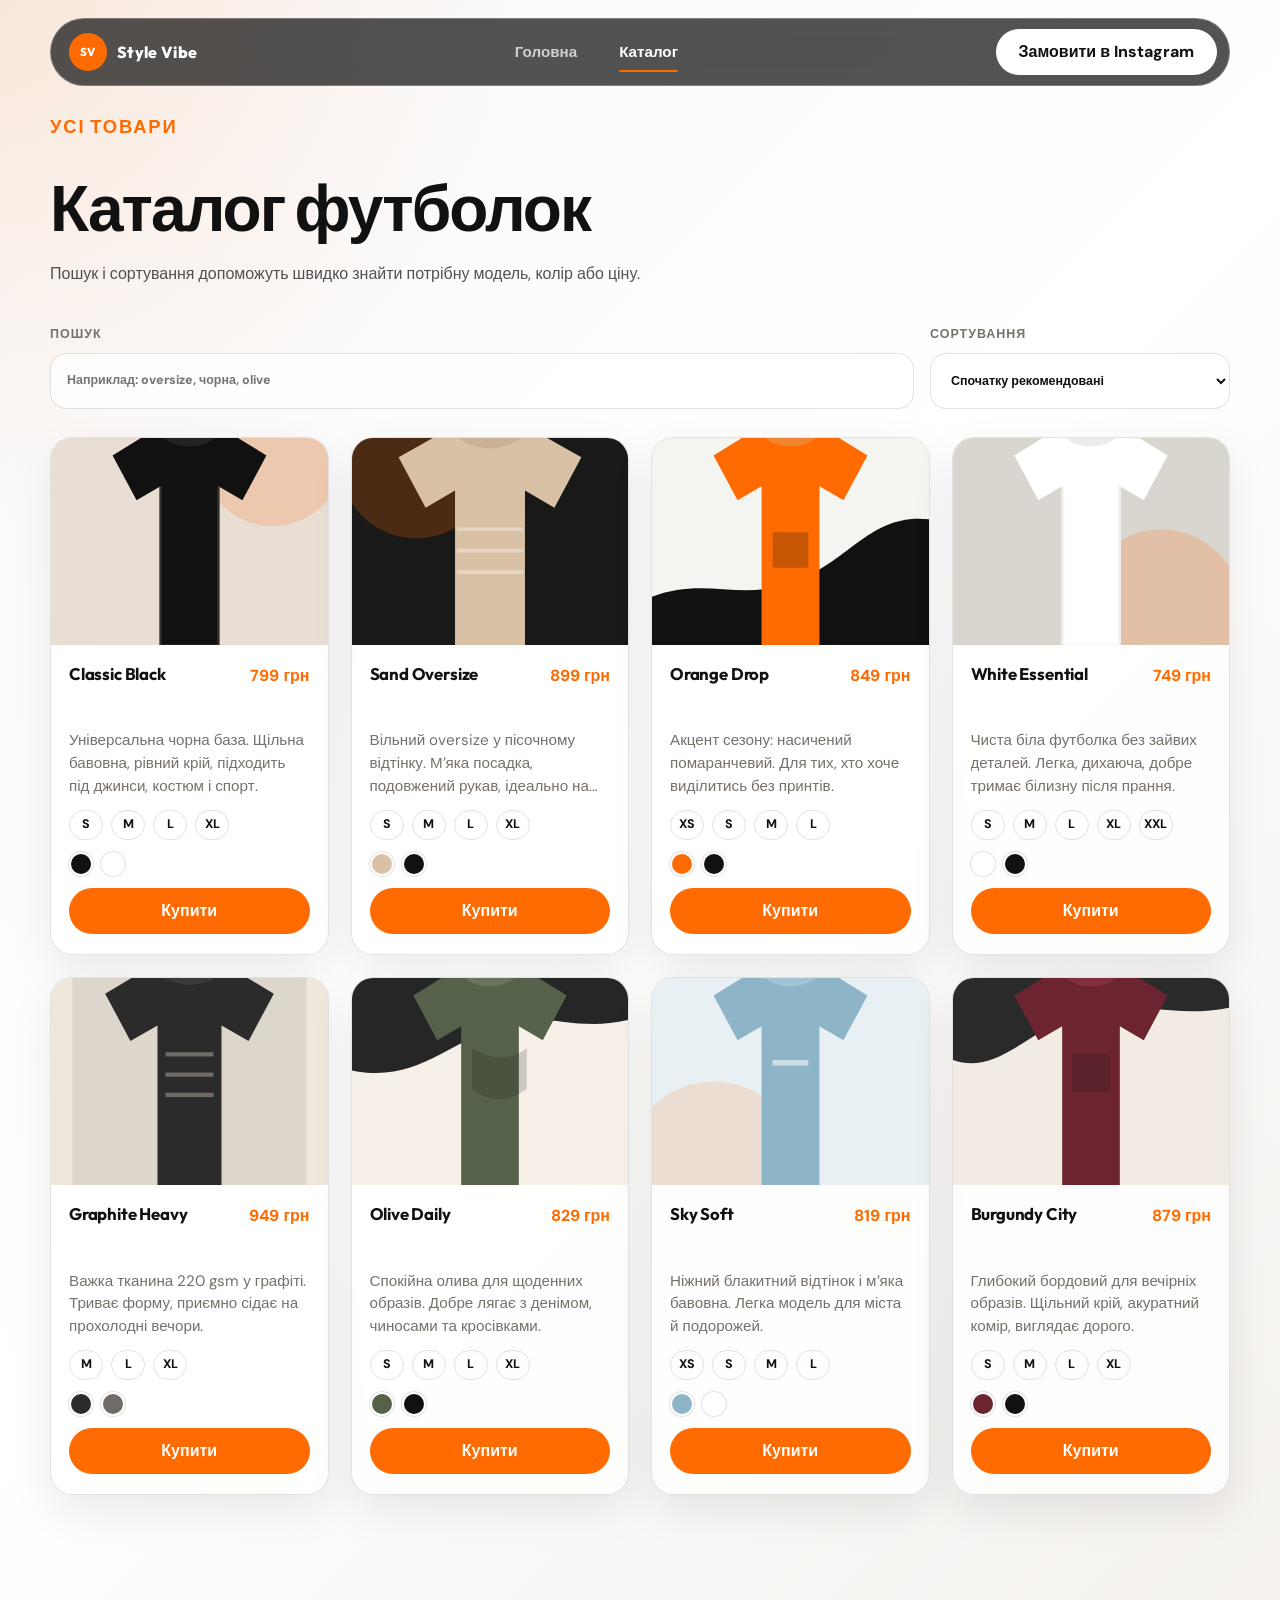
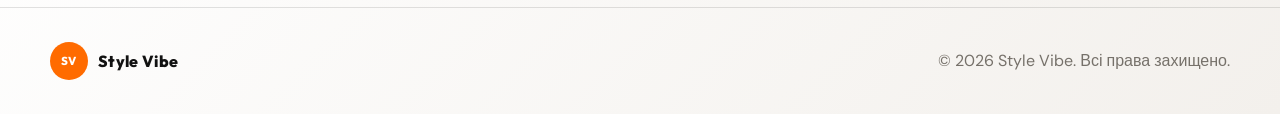
==== catalog.html @ 47d374fb "Split popular products onto home and full catalog page." ====
<!DOCTYPE html>
<html lang="uk">
  <head>
    <meta charset="UTF-8" />
    <meta name="viewport" content="width=device-width, initial-scale=1.0" />
    <meta
      name="description"
      content="Повний каталог Style Vibe: футболки з 100% бавовни, пошук, сортування та замовлення в Instagram."
    />
    <title>Каталог — Style Vibe</title>
    <link rel="preconnect" href="https://fonts.googleapis.com" />
    <link rel="preconnect" href="https://fonts.gstatic.com" crossorigin />
    <link
      href="https://fonts.googleapis.com/css2?family=DM+Sans:opsz,wght@9..40,400;9..40,500;9..40,700&family=Outfit:wght@500;600;700;800&display=swap"
      rel="stylesheet"
    />
    <link rel="stylesheet" href="css/reset.css" />
    <link rel="stylesheet" href="css/style.css" />
    <link rel="stylesheet" href="css/responsive.css" />
  </head>
  <body>
    <header class="site-header" data-header>
      <a class="brand" href="index.html#home" aria-label="Style Vibe — на головну">
        <span class="brand__mark">SV</span>
        <span class="brand__name">Style Vibe</span>
      </a>

      <button class="nav-toggle" type="button" aria-label="Відкрити меню" aria-expanded="false" data-nav-toggle>
        <span></span>
        <span></span>
      </button>

      <nav class="site-nav" data-nav aria-label="Основна навігація">
        <a class="nav-link" href="index.html#home" data-nav-group="home">Головна</a>
        <a class="nav-link" href="catalog.html" data-nav-group="catalog">Каталог</a>
      </nav>

      <a class="header-cta" href="https://ig.me/m/stylevibe.ua" target="_blank" rel="noreferrer">Замовити в Instagram</a>
    </header>

    <main>
      <section class="section catalog-section catalog-section--page" id="catalog" aria-labelledby="catalog-title">
        <div class="section__head" data-reveal>
          <p class="section__eyebrow">Усі товари</p>
          <h2 id="catalog-title">Каталог футболок</h2>
          <p>Пошук і сортування допоможуть швидко знайти потрібну модель, колір або ціну.</p>
        </div>

        <div class="catalog-toolbar" data-reveal>
          <label class="field">
            <span>Пошук</span>
            <input type="search" placeholder="Наприклад: oversize, чорна, olive" data-search-input />
          </label>

          <label class="field">
            <span>Сортування</span>
            <select data-sort-select>
              <option value="featured">Спочатку рекомендовані</option>
              <option value="price-asc">Ціна: від дешевших</option>
              <option value="price-desc">Ціна: від дорожчих</option>
              <option value="name-asc">Назва: А-Я</option>
            </select>
          </label>
        </div>

        <div class="catalog-grid" data-products-grid data-catalog-mode="all" aria-live="polite"></div>
        <p class="catalog-empty" data-empty-state hidden>Нічого не знайдено. Спробуйте інший запит.</p>
      </section>
    </main>

    <footer class="site-footer">
      <a class="brand brand--footer" href="index.html#home" aria-label="Style Vibe — на головну">
        <span class="brand__mark">SV</span>
        <span class="brand__name">Style Vibe</span>
      </a>
      <p>© 2026 Style Vibe. Всі права захищено.</p>
    </footer>

    <div class="modal" data-modal hidden>
      <div class="modal__backdrop" data-modal-close></div>
      <article class="modal__panel" role="dialog" aria-modal="true" aria-labelledby="modal-title">
        <button class="modal__close" type="button" aria-label="Закрити" data-modal-close>×</button>
        <div class="modal__image-wrap">
          <img src="" alt="" data-modal-image />
        </div>
        <div class="modal__content">
          <p class="section__eyebrow">Замовлення</p>
          <h2 id="modal-title" data-modal-title></h2>
          <p class="modal__price" data-modal-price></p>
          <p data-modal-description></p>
          <div class="modal__options">
            <div>
              <span>Розмір</span>
              <div class="option-row" data-modal-sizes></div>
            </div>
            <div>
              <span>Колір</span>
              <div class="color-row" data-modal-colors></div>
            </div>
          </div>
          <p class="modal__hint" data-modal-hint>
            Оберіть модель і напишіть нам в Instagram — відповімо щодо розміру й оплати.
          </p>
          <a
            class="button button--primary"
            href="https://ig.me/m/stylevibe.ua"
            target="_blank"
            rel="noreferrer"
            data-order-link
          >
            Написати в Instagram
          </a>
        </div>
      </article>
    </div>

    <script type="module" src="js/main.js"></script>
  </body>
</html>
---- css/style.css ----
:root {
  --color-primary: #111111;
  --color-secondary: #ffffff;
  --color-accent: #ff6b00;
  --color-bg: #f8f8f8;
  --color-muted: #76716a;
  --color-line: rgba(17, 17, 17, 0.12);
  --color-ink-soft: rgba(17, 17, 17, 0.72);
  --font-display: "Outfit", sans-serif;
  --font-body: "DM Sans", sans-serif;
  --container: min(1180px, calc(100vw - 40px));
  --radius: 22px;
  --shadow: 0 24px 70px rgba(17, 17, 17, 0.16);
  --transition: 220ms ease;
}

body {
  background:
    radial-gradient(circle at top left, rgba(255, 107, 0, 0.12), transparent 32rem),
    linear-gradient(135deg, #f8f8f8 0%, #ffffff 48%, #f3f0ec 100%);
  color: var(--color-primary);
  font-family: var(--font-body);
  line-height: 1.6;
}

body.modal-open {
  overflow: hidden;
}

::selection {
  background: var(--color-accent);
  color: var(--color-secondary);
}

.site-header {
  position: fixed;
  z-index: 20;
  top: 18px;
  left: 50%;
  display: grid;
  grid-template-columns: auto 1fr auto;
  align-items: center;
  width: var(--container);
  min-height: 68px;
  padding: 10px 12px 10px 18px;
  border: 1px solid rgba(255, 255, 255, 0.26);
  border-radius: 999px;
  background: rgba(17, 17, 17, 0.72);
  color: var(--color-secondary);
  transform: translateX(-50%);
  backdrop-filter: blur(18px);
  transition: background var(--transition), box-shadow var(--transition), transform var(--transition);
}

.site-header.is-scrolled {
  background: rgba(17, 17, 17, 0.88);
  box-shadow: 0 18px 50px rgba(17, 17, 17, 0.22);
}

.brand {
  display: inline-flex;
  align-items: center;
  gap: 10px;
  font-family: var(--font-display);
  font-weight: 800;
  letter-spacing: 0.08em;
}

.brand__mark {
  display: grid;
  width: 38px;
  height: 38px;
  place-items: center;
  border-radius: 50%;
  background: var(--color-accent);
  color: var(--color-secondary);
  font-size: 0.72rem;
  letter-spacing: 0.02em;
}

.brand__name {
  line-height: 1.3;
  letter-spacing: 0.02em;
  text-transform: none;
  padding-block: 2px;
}

.site-nav {
  display: flex;
  justify-content: center;
  gap: clamp(12px, 2vw, 22px);
  font-size: 0.95rem;
  font-weight: 700;
}

.nav-item {
  position: relative;
}

.nav-link {
  position: relative;
  display: inline-flex;
  align-items: center;
  min-height: 40px;
  border: 0;
  background: transparent;
  color: rgba(255, 255, 255, 0.72);
  cursor: pointer;
  font-weight: 800;
  padding: 6px 10px;
  transition: color var(--transition);
}

.nav-link::after {
  content: "";
  position: absolute;
  left: 10px;
  right: 10px;
  bottom: 0;
  height: 2px;
  border-radius: 999px;
  background: var(--color-accent);
  transform: scaleX(0);
  transform-origin: center;
  transition: transform 220ms ease;
}

.nav-link:hover,
.nav-link.is-active {
  color: var(--color-secondary);
}

.nav-link.is-active::after {
  transform: scaleX(1);
}

.nav-dropdown {
  position: absolute;
  top: calc(100% + 10px);
  left: 50%;
  display: grid;
  min-width: 180px;
  overflow: hidden;
  border: 1px solid rgba(255, 255, 255, 0.14);
  border-radius: 18px;
  background: rgba(17, 17, 17, 0.94);
  box-shadow: 0 18px 50px rgba(17, 17, 17, 0.22);
  opacity: 0;
  pointer-events: none;
  transform: translate(-50%, 8px);
  transition: opacity var(--transition), transform var(--transition);
  backdrop-filter: blur(16px);
}

.nav-item:hover .nav-dropdown,
.nav-item.is-open .nav-dropdown {
  opacity: 1;
  pointer-events: auto;
  transform: translate(-50%, 0);
}

.nav-dropdown a {
  padding: 12px 16px;
  color: rgba(255, 255, 255, 0.76);
  white-space: nowrap;
  transition: background var(--transition), color var(--transition);
}

.nav-dropdown a:hover,
.nav-dropdown a.is-active {
  background: rgba(255, 107, 0, 0.14);
  color: var(--color-secondary);
}

.contact-list a {
  transition: color var(--transition), opacity var(--transition);
}

.contact-list a:hover {
  color: var(--color-accent);
}

.header-cta,
.button {
  display: inline-flex;
  align-items: center;
  justify-content: center;
  min-height: 46px;
  padding: 0 22px;
  border-radius: 999px;
  border: 1px solid transparent;
  font-weight: 800;
  transition: transform var(--transition), background var(--transition), color var(--transition), border var(--transition);
}

.header-cta {
  background: var(--color-secondary);
  color: var(--color-primary);
}

.button--primary {
  background: var(--color-accent);
  color: var(--color-secondary);
}

.button--ghost {
  border-color: rgba(255, 255, 255, 0.42);
  background: transparent;
  color: var(--color-secondary);
}

.button--ghost:hover {
  border-color: var(--color-secondary);
  background: rgba(255, 255, 255, 0.1);
}

.header-cta:hover,
.button:hover {
  transform: translateY(-2px);
}

.hero__actions {
  display: flex;
  flex-wrap: wrap;
  gap: 12px;
}

.nav-toggle {
  display: none;
}

.hero {
  position: relative;
  display: grid;
  min-height: 100svh;
  place-items: end start;
  overflow: hidden;
  padding: 160px max(20px, calc((100vw - 1180px) / 2)) 84px;
  color: var(--color-secondary);
}

.hero__media {
  position: absolute;
  inset: 0;
  z-index: -2;
  background:
    linear-gradient(90deg, rgba(17, 17, 17, 0.88) 0%, rgba(17, 17, 17, 0.42) 48%, rgba(17, 17, 17, 0.14) 100%),
    linear-gradient(180deg, transparent 58%, rgba(17, 17, 17, 0.72) 100%),
    url("../images/hero/hero-tshirts.svg") center / cover no-repeat;
}

.hero__media::after {
  content: "";
  position: absolute;
  inset: 0;
  z-index: -1;
  background-image: linear-gradient(rgba(255, 255, 255, 0.05) 1px, transparent 1px), linear-gradient(90deg, rgba(255, 255, 255, 0.05) 1px, transparent 1px);
  background-size: 72px 72px;
  mask-image: linear-gradient(180deg, rgba(0, 0, 0, 0.82), transparent);
}

.hero__content {
  width: min(820px, 100%);
}

.hero__eyebrow,
.section__eyebrow {
  margin-bottom: 14px;
  color: var(--color-accent);
  font-family: var(--font-display);
  font-size: clamp(0.95rem, 1.6vw, 1.15rem);
  font-weight: 800;
  letter-spacing: 0.1em;
  text-transform: uppercase;
}

.hero__year {
  display: inline-block;
  letter-spacing: 0.06em;
  font-variant-numeric: lining-nums;
  font-feature-settings: "tnum" 0, "lnum" 1;
}

.hero h1 {
  margin-bottom: 18px;
  width: max-content;
  max-width: 100%;
  font-family: var(--font-display);
  font-size: clamp(3.6rem, 13vw, 10rem);
  font-weight: 800;
  letter-spacing: -0.02em;
  line-height: 0.95;
}

.hero__lead {
  width: min(620px, 100%);
  margin-bottom: 30px;
  color: rgba(255, 255, 255, 0.84);
  font-size: clamp(1.05rem, 2vw, 1.35rem);
}

.section {
  width: var(--container);
  margin-inline: auto;
  padding: 112px 0;
}

.section__head {
  display: grid;
  max-width: 760px;
  gap: 16px;
  margin-bottom: 38px;
}

.catalog-hero {
  width: var(--container);
  margin-inline: auto;
  padding: 150px 0 58px;
}

.catalog-hero h1 {
  max-width: 820px;
  font-family: var(--font-display);
  font-size: clamp(3.2rem, 9vw, 7.5rem);
  line-height: 0.98;
  letter-spacing: -0.04em;
}

.catalog-hero p:not(.section__eyebrow) {
  max-width: 640px;
  margin-top: 18px;
  color: var(--color-ink-soft);
  font-size: clamp(1.05rem, 2vw, 1.25rem);
}

.section h2 {
  font-family: var(--font-display);
  font-size: clamp(2.25rem, 5vw, 5rem);
  line-height: 1.15;
  letter-spacing: -0.03em;
}

.section__head p:not(.section__eyebrow),
.about-copy p,
.benefits p,
.modal__content p:not(.section__eyebrow) {
  color: var(--color-ink-soft);
}

.catalog-toolbar {
  display: grid;
  grid-template-columns: 1fr minmax(220px, 300px);
  gap: 16px;
  margin-bottom: 28px;
}

.field {
  display: grid;
  gap: 8px;
  color: var(--color-muted);
  font-size: 0.78rem;
  font-weight: 800;
  letter-spacing: 0.08em;
  text-transform: uppercase;
}

.field input,
.field select {
  width: 100%;
  min-height: 56px;
  border: 1px solid var(--color-line);
  border-radius: 16px;
  background: rgba(255, 255, 255, 0.72);
  color: var(--color-primary);
  outline: none;
  padding: 0 16px;
  text-transform: none;
  transition: border var(--transition), box-shadow var(--transition);
}

.field input:focus,
.field select:focus {
  border-color: rgba(255, 107, 0, 0.7);
  box-shadow: 0 0 0 4px rgba(255, 107, 0, 0.12);
}

.catalog-grid {
  display: grid;
  grid-template-columns: repeat(4, minmax(0, 1fr));
  gap: 22px;
  align-items: stretch;
}

.product-card {
  display: flex;
  flex-direction: column;
  height: 100%;
  overflow: hidden;
  border: 1px solid var(--color-line);
  border-radius: var(--radius);
  background: rgba(255, 255, 255, 0.78);
  box-shadow: 0 16px 44px rgba(17, 17, 17, 0.08);
  transition: transform var(--transition), box-shadow var(--transition), border var(--transition);
}

.product-card:hover {
  border-color: rgba(255, 107, 0, 0.44);
  box-shadow: var(--shadow);
  transform: translateY(-6px);
}

.product-card__image {
  position: relative;
  flex-shrink: 0;
  width: 100%;
  aspect-ratio: 4 / 3;
  overflow: hidden;
  background: #eee7df;
}

.product-card__image img {
  position: absolute;
  inset: 0;
  display: block;
  width: 100%;
  height: 100%;
  object-fit: cover;
  object-position: center;
  transition: transform 500ms ease;
}

.product-card:hover img {
  transform: scale(1.05);
}

.product-card__body {
  display: flex;
  flex: 1 1 auto;
  flex-direction: column;
  gap: 12px;
  padding: 18px 18px 20px;
}

.product-card__top {
  display: flex;
  flex-shrink: 0;
  justify-content: space-between;
  align-items: flex-start;
  gap: 12px;
  height: 3.4em;
}

.product-card h3 {
  flex: 1;
  min-width: 0;
  display: -webkit-box;
  -webkit-box-orient: vertical;
  -webkit-line-clamp: 2;
  line-clamp: 2;
  overflow: hidden;
  font-family: var(--font-display);
  font-size: 1.05rem;
  line-height: 1.35;
  letter-spacing: -0.01em;
  overflow-wrap: anywhere;
}

.price {
  flex-shrink: 0;
  padding-top: 2px;
  color: var(--color-accent);
  font-weight: 800;
  line-height: 1.35;
  white-space: nowrap;
}

.product-card__desc {
  display: -webkit-box;
  -webkit-box-orient: vertical;
  -webkit-line-clamp: 3;
  line-clamp: 3;
  flex-shrink: 0;
  height: calc(1.5em * 3);
  margin: 0;
  overflow: hidden;
  color: var(--color-muted);
  font-size: 0.95rem;
  line-height: 1.5;
}

.product-card .meta-row {
  flex-shrink: 0;
  min-height: 30px;
}

.product-card .color-row {
  flex-shrink: 0;
  min-height: 24px;
}

.meta-row,
.option-row,
.color-row {
  display: flex;
  flex-wrap: wrap;
  gap: 8px;
}

.size-chip,
.color-chip {
  display: inline-grid;
  place-items: center;
}

.size-chip {
  min-width: 34px;
  height: 30px;
  border: 1px solid var(--color-line);
  border-radius: 999px;
  font-size: 0.78rem;
  font-weight: 800;
}

.color-chip {
  width: 24px;
  height: 24px;
  border: 2px solid var(--color-secondary);
  border-radius: 50%;
  box-shadow: 0 0 0 1px var(--color-line);
}

.product-card .button {
  width: 100%;
  margin-top: auto;
  cursor: pointer;
}

.catalog-empty {
  margin-top: 26px;
  color: var(--color-muted);
  font-weight: 700;
}

.catalog-actions {
  display: flex;
  justify-content: center;
  margin-top: 34px;
}

.about-section {
  width: 100%;
  padding-inline: max(20px, calc((100vw - 1180px) / 2));
  background: var(--color-primary);
  color: var(--color-secondary);
}

.about-layout {
  display: grid;
  grid-template-columns: 0.9fr 1.1fr;
  gap: clamp(34px, 7vw, 96px);
  align-items: start;
}

.about-copy {
  position: sticky;
  top: 118px;
  display: grid;
  gap: 18px;
}

.about-copy p,
.benefits p {
  color: rgba(255, 255, 255, 0.68);
}

.benefits {
  display: grid;
  gap: 18px;
}

.benefits article {
  display: grid;
  gap: 10px;
  padding: 26px 0;
  border-top: 1px solid rgba(255, 255, 255, 0.18);
}

.benefits span {
  color: var(--color-accent);
  font-family: var(--font-body);
  font-size: 1rem;
  font-weight: 700;
  letter-spacing: 0.08em;
  font-variant-numeric: lining-nums;
  font-feature-settings: "tnum" 0;
}

.benefits h3 {
  font-family: var(--font-display);
  font-size: clamp(1.5rem, 3vw, 2.5rem);
  line-height: 1.1;
  letter-spacing: -0.02em;
}

.contacts-section {
  scroll-margin-top: 100px;
  overflow: visible;
}

.contacts-panel {
  display: flex;
  flex-direction: column;
  align-items: flex-start;
  gap: 28px;
  width: 100%;
  max-width: 760px;
  padding: clamp(40px, 6vw, 64px);
  border: 1px solid var(--color-line);
  border-radius: var(--radius);
  background: rgba(255, 255, 255, 0.9);
  box-shadow: 0 16px 44px rgba(17, 17, 17, 0.06);
  overflow: visible;
}

.contacts-panel h2 {
  display: block;
  order: 0;
  margin: 8px 0 0;
  max-width: 100%;
  min-height: 0;
  padding-block: 8px;
  font-size: clamp(1.5rem, 3.2vw, 2.2rem);
  line-height: 1.35;
  letter-spacing: -0.02em;
  overflow: visible;
  overflow-wrap: break-word;
  color: var(--color-ink-soft);
  font-weight: 700;
}

.contacts-panel__handle {
  display: inline-block;
  max-width: 100%;
  margin: 0;
  padding-block: 10px;
  font-family: var(--font-display);
  font-size: clamp(2rem, 5vw, 3.4rem);
  font-weight: 800;
  letter-spacing: -0.015em;
  line-height: 1.35;
  overflow: visible;
  transition: color var(--transition);
}

.contacts-panel__handle:hover {
  color: var(--color-accent);
}

.contacts-panel__text {
  margin: 0;
  max-width: 38rem;
  padding-block: 4px;
  color: var(--color-ink-soft);
  line-height: 1.65;
}

.contacts-panel .button {
  margin-top: 4px;
  flex-shrink: 0;
}

.site-footer {
  display: flex;
  flex-wrap: wrap;
  align-items: center;
  justify-content: space-between;
  gap: 16px 24px;
  padding: 34px max(20px, calc((100vw - 1180px) / 2));
  border-top: 1px solid var(--color-line);
  color: var(--color-muted);
}

.brand--footer {
  color: var(--color-primary);
}

.modal {
  position: fixed;
  inset: 0;
  z-index: 50;
  display: grid;
  place-items: center;
  padding: 20px;
}

.modal[hidden] {
  display: none;
}

.modal__backdrop {
  position: absolute;
  inset: 0;
  background: rgba(17, 17, 17, 0.72);
  backdrop-filter: blur(12px);
}

.modal__panel {
  position: relative;
  display: grid;
  grid-template-columns: minmax(260px, 0.9fr) minmax(280px, 1fr);
  width: min(920px, 100%);
  overflow: hidden;
  border-radius: 28px;
  background: var(--color-secondary);
  box-shadow: var(--shadow);
  animation: modal-in 220ms ease both;
}

.modal__close {
  position: absolute;
  z-index: 2;
  top: 14px;
  right: 14px;
  display: grid;
  width: 42px;
  height: 42px;
  place-items: center;
  border: 0;
  border-radius: 50%;
  background: rgba(17, 17, 17, 0.82);
  color: var(--color-secondary);
  cursor: pointer;
  font-size: 1.8rem;
  line-height: 1;
}

.modal__image-wrap {
  min-height: 460px;
  background: #eee7df;
}

.modal__image-wrap img {
  width: 100%;
  height: 100%;
  object-fit: cover;
}

.modal__content {
  display: grid;
  align-content: center;
  gap: 18px;
  padding: clamp(26px, 5vw, 52px);
}

.modal__content h2 {
  font-family: var(--font-display);
  font-size: clamp(2rem, 5vw, 4rem);
  line-height: 0.95;
  letter-spacing: -0.06em;
}

.modal__price {
  color: var(--color-accent) !important;
  font-size: 1.5rem;
  font-weight: 800;
}

.modal__hint {
  margin: 0;
  padding: 14px 16px;
  border-radius: 14px;
  background: rgba(255, 107, 0, 0.08);
  color: var(--color-ink-soft) !important;
  font-size: 0.95rem;
  font-weight: 500;
}

.modal__options {
  display: grid;
  gap: 14px;
  margin: 8px 0;
}

.modal__options span {
  display: inline-block;
  margin-bottom: 8px;
  color: var(--color-muted);
  font-size: 0.78rem;
  font-weight: 800;
  letter-spacing: 0.1em;
  text-transform: uppercase;
}

[data-reveal] {
  opacity: 0;
  transform: translateY(16px);
  transition: opacity 600ms ease, transform 600ms ease;
  transition-delay: var(--reveal-delay, 0ms);
}

[data-reveal].is-visible {
  opacity: 1;
  transform: none;
}

[data-reveal="hero"] {
  transform: translateY(14px) scale(0.98);
}

[data-reveal="hero"].is-visible {
  transform: translateY(0) scale(1);
}

[data-reveal="product"] {
  opacity: 0;
  transform: translateY(28px) scale(0.96);
  transition:
    opacity 650ms cubic-bezier(0.22, 1, 0.36, 1),
    transform 650ms cubic-bezier(0.22, 1, 0.36, 1);
  transition-delay: var(--reveal-delay, 0ms);
}

[data-reveal="product"].is-visible {
  opacity: 1;
  transform: translateY(0) scale(1);
}

@keyframes modal-in {
  from {
    opacity: 0;
    transform: translateY(16px) scale(0.98);
  }

  to {
    opacity: 1;
    transform: translateY(0) scale(1);
  }
}
---- css/responsive.css ----
@media (max-width: 1199px) {
  .catalog-grid {
    grid-template-columns: repeat(2, minmax(0, 1fr));
  }

  .site-header {
    grid-template-columns: auto auto;
    justify-content: space-between;
  }

  .header-cta {
    display: none;
  }
}

@media (max-width: 860px) {
  :root {
    --container: min(100% - 28px, 760px);
  }

  .site-header {
    top: 12px;
    min-height: 62px;
    padding: 10px 12px;
    border-radius: 24px;
  }

  .nav-toggle {
    display: grid;
    width: 42px;
    height: 42px;
    place-items: center;
    border: 0;
    border-radius: 50%;
    background: rgba(255, 255, 255, 0.12);
    cursor: pointer;
  }

  .nav-toggle span {
    display: block;
    width: 18px;
    height: 2px;
    background: var(--color-secondary);
    transition: transform var(--transition);
  }

  .nav-toggle[aria-expanded="true"] span:first-child {
    transform: translateY(5px) rotate(45deg);
  }

  .nav-toggle[aria-expanded="true"] span:last-child {
    transform: translateY(-5px) rotate(-45deg);
  }

  .site-nav {
    position: absolute;
    top: calc(100% + 10px);
    right: 0;
    left: 0;
    display: grid;
    gap: 0;
    overflow: hidden;
    border-radius: 22px;
    background: rgba(17, 17, 17, 0.94);
    box-shadow: var(--shadow);
    max-height: 0;
    opacity: 0;
    transition: max-height var(--transition), opacity var(--transition);
  }

  .site-nav.is-open {
    max-height: 140px;
    opacity: 1;
  }

  .nav-link {
    width: 100%;
    justify-content: flex-start;
    min-height: 52px;
    padding: 0 20px;
    border-top: 1px solid rgba(255, 255, 255, 0.1);
  }

  .nav-link::after {
    display: none;
  }

  .nav-link.is-active {
    background: rgba(255, 107, 0, 0.16);
    color: var(--color-secondary);
  }

  .hero {
    min-height: 92svh;
    padding-top: 130px;
    padding-bottom: 58px;
  }

  .hero__media {
    background:
      linear-gradient(180deg, rgba(17, 17, 17, 0.78) 0%, rgba(17, 17, 17, 0.38) 44%, rgba(17, 17, 17, 0.86) 100%),
      url("../images/hero/hero-tshirts.svg") center / cover no-repeat;
  }

  .section {
    padding: 78px 0;
  }

  .catalog-toolbar,
  .about-layout,
  .modal__panel {
    grid-template-columns: 1fr;
  }

  .about-copy {
    position: static;
  }

  .site-footer {
    justify-content: flex-start;
  }

  .modal__panel {
    max-height: calc(100svh - 34px);
    overflow-y: auto;
  }

  .modal__image-wrap {
    min-height: 300px;
  }
}

@media (max-width: 640px) {
  .catalog-grid {
    grid-template-columns: 1fr;
  }

  .brand__name {
    font-size: 0.95rem;
  }

  .hero h1 {
    font-size: clamp(3.2rem, 12vw, 5.2rem);
    letter-spacing: -0.015em;
  }

  .section h2 {
    font-size: clamp(2rem, 13vw, 3.6rem);
  }

  .contacts-panel {
    width: 100%;
    padding: 36px 24px;
    gap: 24px;
  }

  .contacts-panel h2 {
    min-height: 0;
    font-size: clamp(1.7rem, 7vw, 2.3rem);
    line-height: 1.35;
  }

  .contacts-panel__handle {
    font-size: clamp(1.5rem, 7vw, 2rem);
    padding-block: 8px;
  }

  .site-footer {
    gap: 14px;
  }

  .product-card__image {
    aspect-ratio: 16 / 11;
  }
}
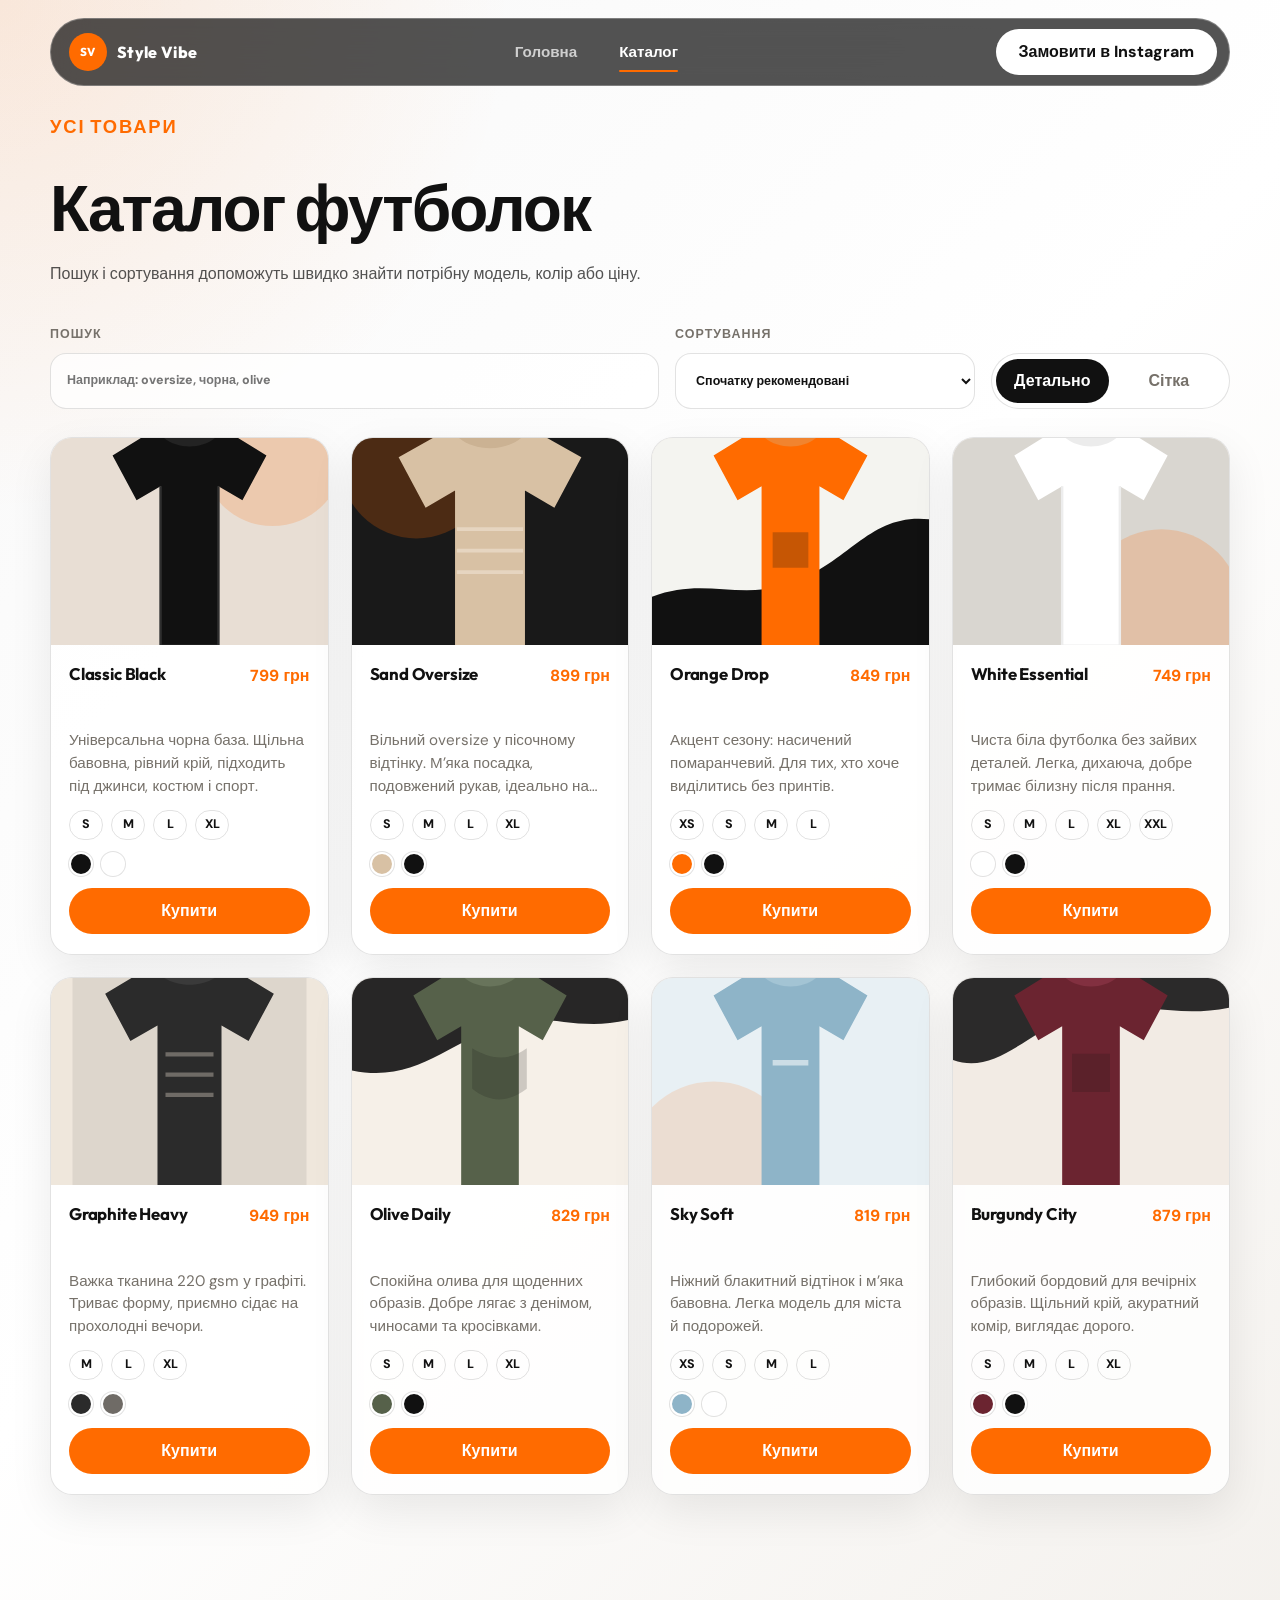
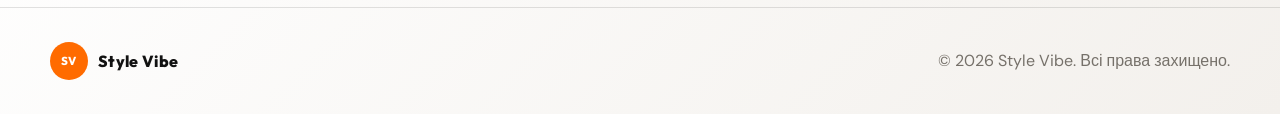
==== commit c97e7e4e: "Add compact catalog grid toggle and fix popular mobile scroll." ====
--- a/catalog.html
+++ b/catalog.html
@@ -61,6 +61,15 @@
               <option value="name-asc">Назва: А-Я</option>
             </select>
           </label>
+
+          <div class="view-toggle" data-view-toggle role="group" aria-label="Відображення каталогу">
+            <button class="view-toggle__btn is-active" type="button" data-view="comfortable" aria-pressed="true">
+              Детально
+            </button>
+            <button class="view-toggle__btn" type="button" data-view="compact" aria-pressed="false">
+              Сітка
+            </button>
+          </div>
         </div>
 
         <div class="catalog-grid" data-products-grid data-catalog-mode="all" aria-live="polite"></div>
--- a/css/style.css
+++ b/css/style.css
@@ -349,9 +349,91 @@
 
 .catalog-toolbar {
   display: grid;
-  grid-template-columns: 1fr minmax(220px, 300px);
+  grid-template-columns: 1fr minmax(220px, 300px) auto;
   gap: 16px;
+  align-items: end;
   margin-bottom: 28px;
+}
+
+.view-toggle {
+  display: inline-grid;
+  grid-template-columns: 1fr 1fr;
+  gap: 4px;
+  padding: 4px;
+  border: 1px solid var(--color-line);
+  border-radius: 999px;
+  background: rgba(255, 255, 255, 0.72);
+  min-height: 56px;
+  align-items: center;
+}
+
+.view-toggle__btn {
+  min-height: 44px;
+  padding: 0 18px;
+  border: 0;
+  border-radius: 999px;
+  background: transparent;
+  color: var(--color-muted);
+  cursor: pointer;
+  font-weight: 800;
+  transition: background var(--transition), color var(--transition);
+}
+
+.view-toggle__btn.is-active {
+  background: var(--color-primary);
+  color: var(--color-secondary);
+}
+
+.catalog-grid.is-compact {
+  grid-template-columns: repeat(4, minmax(0, 1fr));
+  gap: 12px;
+}
+
+.catalog-grid.is-compact .product-card {
+  border-radius: 16px;
+  box-shadow: 0 8px 24px rgba(17, 17, 17, 0.06);
+}
+
+.catalog-grid.is-compact .product-card:hover {
+  transform: translateY(-3px);
+}
+
+.catalog-grid.is-compact .product-card__image {
+  aspect-ratio: 1 / 1;
+}
+
+.catalog-grid.is-compact .product-card__body {
+  gap: 8px;
+  padding: 10px 12px 12px;
+}
+
+.catalog-grid.is-compact .product-card__top {
+  height: auto;
+  min-height: 0;
+  align-items: baseline;
+}
+
+.catalog-grid.is-compact .product-card h3 {
+  font-size: 0.92rem;
+  line-height: 1.25;
+  -webkit-line-clamp: 1;
+  line-clamp: 1;
+}
+
+.catalog-grid.is-compact .price {
+  font-size: 0.9rem;
+}
+
+.catalog-grid.is-compact .product-card__desc,
+.catalog-grid.is-compact .meta-row,
+.catalog-grid.is-compact .color-row {
+  display: none;
+}
+
+.catalog-grid.is-compact .product-card .button {
+  min-height: 38px;
+  padding: 0 12px;
+  font-size: 0.82rem;
 }
 
 .field {
@@ -549,9 +631,10 @@
 
 .about-section {
   width: 100%;
-  padding-inline: max(20px, calc((100vw - 1180px) / 2));
+  padding: 112px max(24px, calc((100vw - 1180px) / 2));
   background: var(--color-primary);
   color: var(--color-secondary);
+  box-sizing: border-box;
 }
 
 .about-layout {
--- a/css/responsive.css
+++ b/css/responsive.css
@@ -106,12 +106,29 @@
     padding: 78px 0;
   }
 
+  .about-section {
+    padding: 78px 24px;
+  }
+
+  .contacts-section {
+    padding-inline: 8px;
+  }
+
   .catalog-toolbar,
   .about-layout,
   .modal__panel {
     grid-template-columns: 1fr;
   }
 
+  .view-toggle {
+    width: 100%;
+  }
+
+  .catalog-grid.is-compact {
+    grid-template-columns: repeat(3, minmax(0, 1fr));
+    gap: 10px;
+  }
+
   .about-copy {
     position: static;
   }
@@ -130,11 +147,109 @@
   }
 }
 
+@media (max-width: 860px) {
+  #popular .catalog-grid {
+    display: grid;
+    grid-auto-flow: column;
+    grid-auto-columns: min(72vw, 240px);
+    grid-template-columns: none;
+    gap: 14px;
+    overflow-x: auto;
+    overflow-y: hidden;
+    padding: 2px 2px 10px;
+    overscroll-behavior-x: contain;
+    overscroll-behavior-y: auto;
+    touch-action: pan-x pan-y;
+    -webkit-overflow-scrolling: touch;
+    scrollbar-width: thin;
+  }
+
+  #popular .product-card {
+    scroll-snap-align: none;
+    transform: none;
+  }
+
+  #popular .product-card:hover {
+    transform: none;
+  }
+
+  #popular .product-card[data-reveal="product"] {
+    filter: none;
+    transform: none;
+  }
+
+  #popular .product-card[data-reveal="product"].is-visible {
+    transform: none;
+  }
+
+  #popular .product-card:hover img {
+    transform: none;
+  }
+
+  #popular .product-card__image {
+    padding: 0;
+    aspect-ratio: 16 / 10;
+    overflow: hidden;
+  }
+
+  #popular .product-card__image img {
+    position: absolute;
+    inset: 0;
+    width: 100%;
+    height: 100%;
+    max-height: none;
+    aspect-ratio: auto;
+    object-fit: cover;
+    object-position: center;
+    border-radius: 0;
+  }
+
+  #popular .product-card__body {
+    gap: 8px;
+    padding: 12px;
+  }
+
+  #popular .product-card__top {
+    height: auto;
+    min-height: 2.4em;
+  }
+
+  #popular .product-card h3 {
+    font-size: 0.95rem;
+  }
+
+  #popular .product-card__desc {
+    -webkit-line-clamp: 2;
+    line-clamp: 2;
+    height: calc(1.4em * 2);
+    font-size: 0.86rem;
+    line-height: 1.4;
+  }
+
+  #popular .product-card .meta-row {
+    display: none;
+  }
+
+  #popular .product-card .button {
+    min-height: 42px;
+  }
+}
+
 @media (max-width: 640px) {
   .catalog-grid {
     grid-template-columns: 1fr;
   }
 
+  .catalog-grid.is-compact {
+    grid-template-columns: repeat(2, minmax(0, 1fr));
+    gap: 8px;
+  }
+
+  .catalog-grid.is-compact .product-card .button {
+    min-height: 34px;
+    font-size: 0.75rem;
+  }
+
   .brand__name {
     font-size: 0.95rem;
   }
@@ -152,6 +267,7 @@
     width: 100%;
     padding: 36px 24px;
     gap: 24px;
+    box-sizing: border-box;
   }
 
   .contacts-panel h2 {
